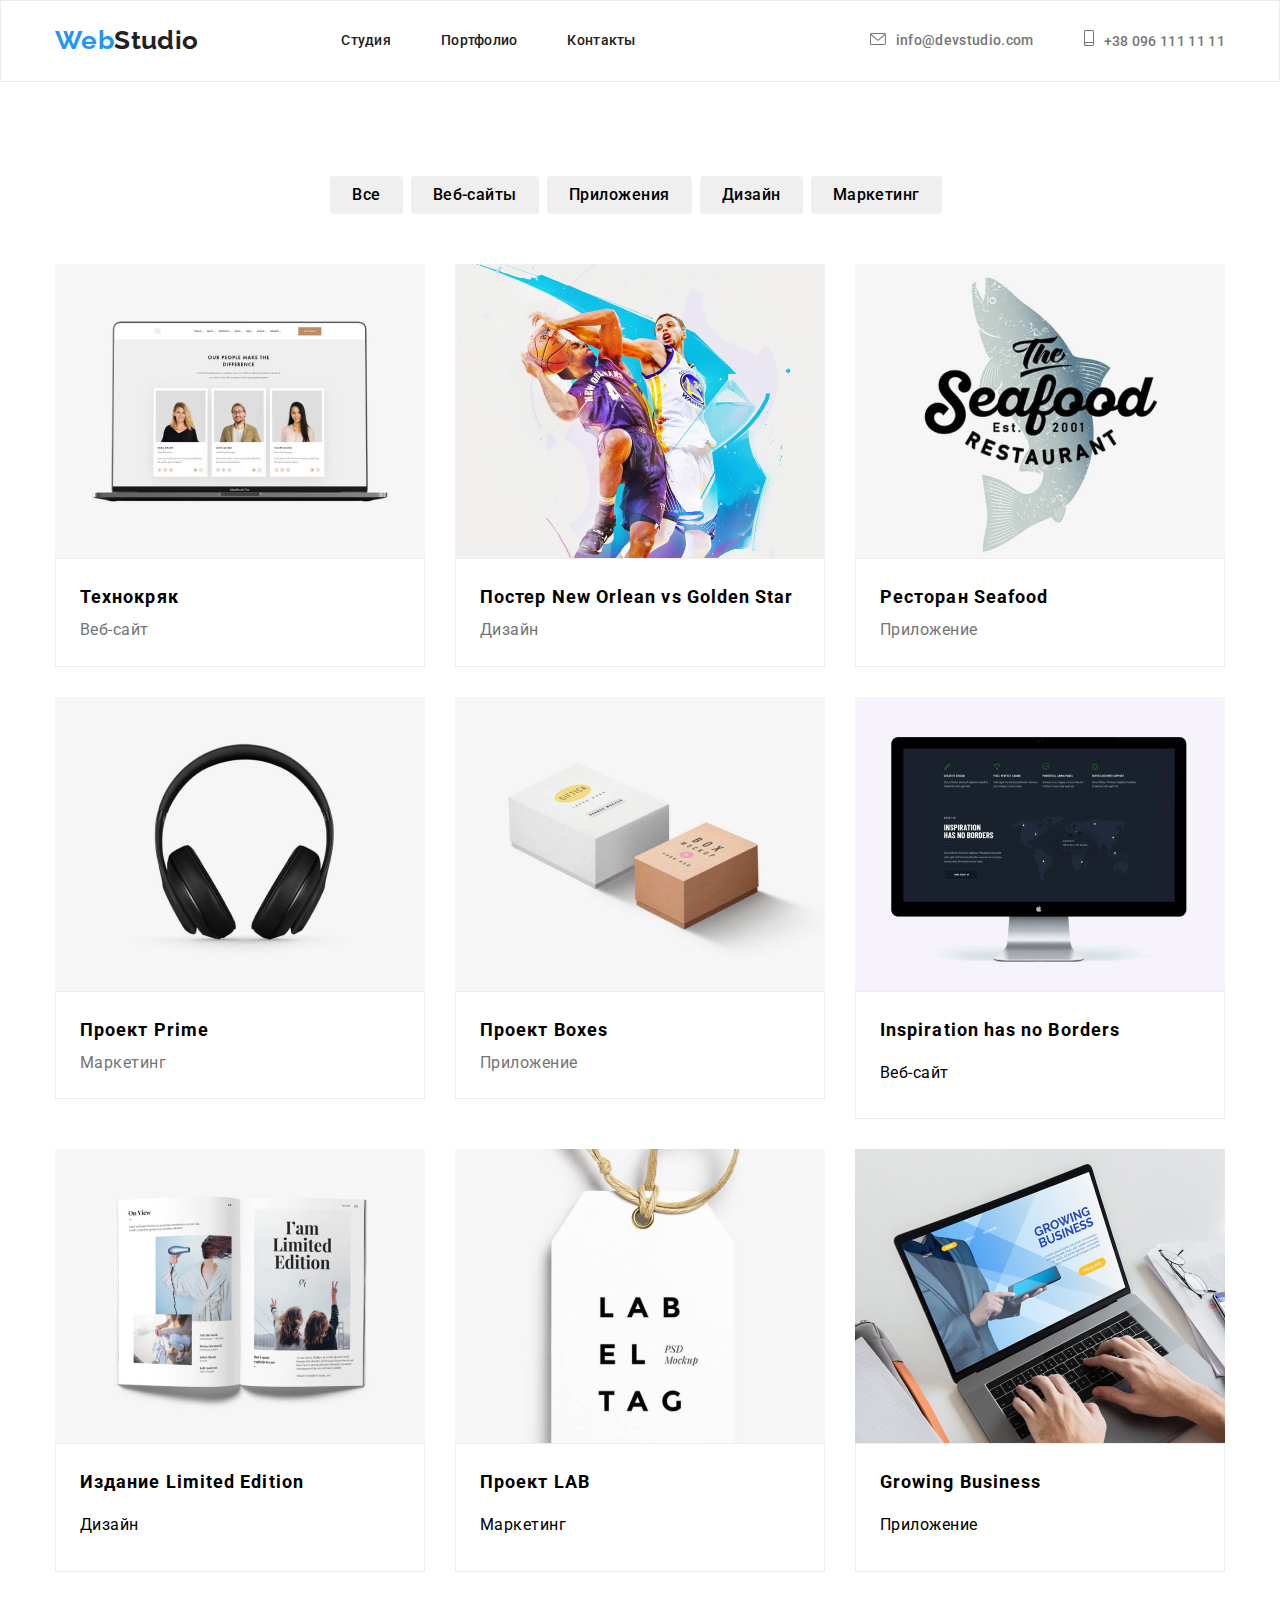
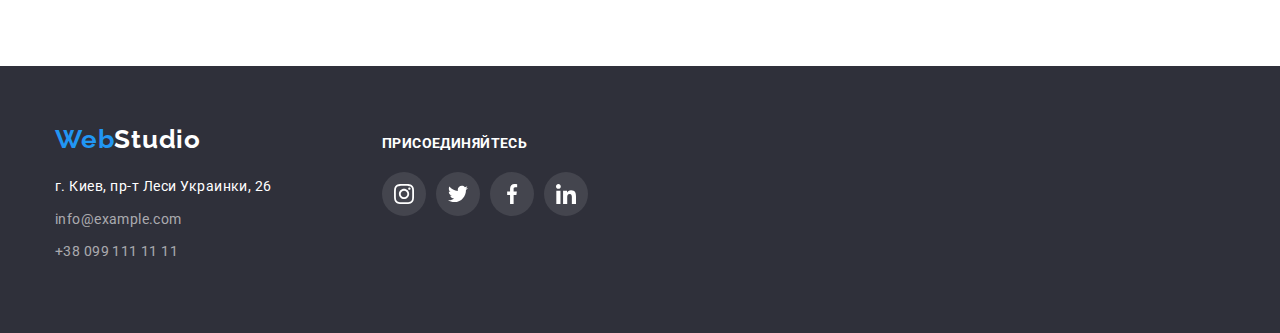
==== portfolio.html @ 838c8c5d "склонирован" ====
<!DOCTYPE html>
<html lang="ru">

<head>
    <meta charset="UTF-8">
    <meta name="viewport" content="width=device-width, initial-scale=1.0">
    <title>Portfolio</title>
    <link
        href="https://fonts.googleapis.com/css2?family=Raleway:wght@700&family=Roboto:wght@400;500;700;900&display=swap"
        rel="stylesheet" />
    <link rel="stylesheet" href="./css/modern-normalize.css">
    <link rel="stylesheet" href="./css/portfolio.css">
    <link rel="stylesheet" href="./css/variables.css">
</head>

<body>
    <header class="header">
        <div class="container">
            <div class="containerheader">
                <nav class="nav-header">
                    <a href="#" class="nav-studio"><span class="span">Web</span>Studio</a>

                    <ul class="nav-list">
                        <li><a href="#" class="link">Студия</a></li>
                        <li><a href="./portfolio.html" class="link">Портфолио</a></li>
                        <li><a href="#" class="link">Контакты</a></li>
                    </ul>
                </nav>
                <ul class="contacts">
                    <li class="item">
                        <a href="mailto:info@example.com" class="head-item">
                            <svg class="icon-svg" width="16px" height="12px">
                                <use href="./images/icon.svg#icon-mail"></use>
                            </svg>info@devstudio.com</a>
                    </li>
                    <li class="item">
                        <a href="tel:+380991111111" class="head-item">
                            <svg class="icon-svg" width="10px" height="16px">
                                <use href="./images/icon.svg#icon-phone"></use>
                            </svg>+38 096 111 11 11 </a>
                    </li>
                </ul>
            </div>
        </div>
    </header>

    <main>
        <section class="section-first">
            <div class="container">
                <h1 class="name">Перечень услуг</h1>
                <ul class="knopki">
                    <li><button type="button" class="button">Все</button></li>
                    <li><button type="button" class="button">Веб-сайты</button></li>
                    <li><button type="button" class="button">Приложения</button></li>
                    <li><button type="button" class="button">Дизайн</button></li>
                    <li><button type="button" class="button">Маркетинг</button></li>
                </ul>
            </div>

            <div class="container">
                <ul class="table">
                    <li class="item">
                        <article class="card">
                            <div class="card-thumb">
                                <img src="./images/tehnokryak.jpg" alt="tehnokryak" width="370" />
                            </div>

                            <div class="card-content">
                                <h2 class="table-title">Технокряк</h2>
                                <p class="card-text">Веб-сайт</p>
                            </div>
                        </article>
                    </li>
                    <li class="item">
                        <article class="card">
                            <div class="card-thumb">
                                <img src="./images/new orlean.jpg" alt="new orlean" width="370" />
                            </div>

                            <div class="card-content">
                                <h2 class="table-title">Постер New Orlean vs Golden Star</h2>
                                <p class="card-text">Дизайн</p>
                            </div>
                        </article>
                    </li>

                    <li class="item">
                        <article class="card">
                            <div class="card-thumb">
                                <img src="./images/seafood.jpg" alt="seafood" width="370" />
                            </div>

                            <div class="card-content">
                                <h2 class="table-title">Ресторан Seafood</h2>
                                <p class="card-text">Приложение</p>
                            </div>
                        </article>
                    </li>

                    <li class="item">
                        <article class="card">
                            <div class="card-thumb">
                                <img src="./images/proekt prime.jpg" alt="proekt prime" width="370" />
                            </div>

                            <div class="card-content">
                                <h2 class="table-title">Проект Prime</h2>
                                <p class="card-text">Маркетинг</p>
                            </div>
                        </article>
                    </li>

                    <li class="item">
                        <article class="card">
                            <div class="card-thumb">
                                <img src="./images/boxes.jpg" alt="boxes" width="370" />
                            </div>

                            <div class="card-content">
                                <h2 class="table-title">Проект Boxes</h2>
                                <p class="card-text">Приложение</p>
                            </div>
                        </article>
                    </li>

                    <li class="item">
                        <article class="card">
                            <div class="card-thumb">
                                <img src="./images/inspiration.jpg" alt="inspiration" width="370" />
                            </div>

                            <div class="card-content">
                                <h2 class="table-title">Inspiration has no Borders</h2>
                                <p class="paragraph">Веб-сайт</p>
                            </div>
                        </article>
                    </li>

                    <li class="item">
                        <article class="card">
                            <div class="card-thumb">
                                <img src="./images/limited.jpg" alt="limited" width="370" />
                            </div>

                            <div class="card-content">
                                <h2 class="table-title">Издание Limited Edition</h2>
                                <p class="paragraph">Дизайн</p>
                            </div>
                        </article>
                    </li>

                    <li class="item">
                        <article class="card">
                            <div class="card-thumb">
                                <img src="./images/lab.jpg" alt="lab" width="370" />
                            </div>

                            <div class="card-content">
                                <h2 class="table-title">Проект LAB</h2>
                                <p class="paragraph">Маркетинг</p>
                            </div>
                        </article>
                    </li>

                    <li class="item">
                        <article class="card">
                            <div class="card-thumb">
                                <img src="./images/growing.jpg" alt="growing" width="370" />
                            </div>

                            <div class="card-content">
                                <h2 class="table-title">Growing Business</h2>
                                <p class="paragraph">Приложение</p>
                            </div>
                        </article>
                    </li>
                </ul>
            </div>
        </section>
    </main>
    <footer class="footer">
        <div class="container-footer">
            <div class="footer-contacts">
                <a href="#" class="footer-studio"><span class="span">Web</span>Studio</a>
                <address class="footer-street">
                    <p class="info">
                        г. Киев, пр-т Леси Украинки, 26
                    </p>
                </address>
                <address class="footer-mail">
                    <p class="info">
                        <a href="mailto:info@example.com" class="mailto">info@example.com</a>
                    </p>
                    <p class="info">
                        <a href="tel:+380991111111" class="tel">+38 099 111 11 11</a>
                    </p>
                </address>
            </div>

            <div class="add-us">
                <h2 class="add-title">присоединяйтесь</h2>
                <ul class="social-icons">
                    <li>
                        <a href="#">
                            <svg>
                                <use href="./images/icon.svg#icon-instagram" width="20"></use>
                            </svg>
                        </a>
                    </li>
                    <li>
                        <a href="#">
                            <svg>
                                <use href="./images/icon.svg#icon-twitter" width="20"></use>
                            </svg>
                        </a>
                    </li>
                    <li>
                        <a href="#">
                            <svg>
                                <use href="./images/icon.svg#icon-fb" width="20"></use>
                            </svg>
                        </a>
                    </li>
                    <li>
                        <a href="#">
                            <svg>
                                <use href="./images/icon.svg#icon-in" width="20"></use>
                            </svg>
                        </a>
                    </li>
                </ul>
            </div>
        </div>
    </footer>
</body>

</html>
---- css/portfolio.css ----
html {
    box-sizing: border-box;
}

*,
*::before,
*::after {
    box-sizing: inherit;
}

body {
    font-family: 'Roboto', sans-serif;
    background-color: #FFFFFF;
    letter-spacing: 0.03em;
}

a {
    text-decoration: none;
} 

.container {
    width: 1200px;
    margin-left: auto;
    margin-right: auto;
    padding-left: 15px;
    padding-right: 15px;
}

.header {
    padding-top: 24px;
    padding-bottom: 25px;
    /*border-bottom: 1px solid #ECECEC;*/
    border: 1px solid #ECECEC;
}
.containerheader {
    display: flex;
    background-color:  #FFFFFF;
    letter-spacing: 0.02em;
    /*border-bottom: 1px solid #ECECEC;*/
}
a .span {
   color: #2196F3;
   font-family: 'Raleway', sans-serif;
   font-weight: 700;
   font-size: 26px;
   line-height: 1.2;
}

.nav-studio {
    color: var(--black-text);
    font-family: 'Raleway', sans-serif;
    font-weight: 700;
    font-size: 26px;
    line-height: 1.2;
    margin-right: 93px;
}

.nav-header,
.nav-list,
.contacts {
    display: flex;
    align-items: center;
}

.containerheader {
    justify-content: space-between;
    align-item: center;
    /*padding-top: 24px;*/
}
.nav-list {
    padding: 0;
    margin: 0;
}

.nav-list li {
    margin-left: 50px;
}
.contacts {
    pading: 0;
    margin: 0;
}

.contacts li:last-child{
    margin-left: 50px;
}
.link {
    font-family: 'Roboto', sans-serif;
    font-style: normal;
    font-weight: 500;
    color: var(--black-text);
    font-size: 14px;
    line-height: 1.14;
    letter-spacing: 0.02em;
}

.link:hover, 
.link:focus {
    color: var(--accent-color);
}
.contacts a {
    font-weight: 500;
    color: var(--grey-text);
    font-size: 14px;
    line-height: 1.14;
}

.head-item:hover,
.head-item:focus {
    color: var(--accent-color);
}

.icon-svg {
    margin-right: 10px;
    fill: currentColor;
}

.section-title {
    color:var(--black-text);
}

/*button*/
.name {
    display: none;
}
.section-first {
    padding-top: 94px;
    padding-bottom: 94px;
}
.name {
    padding: 0;
    margin: 0;
    text-align: center;
}

.knopki {
    display: flex;
    padding: 0;
    margin: 0;
    padding-bottom: 50px;
    font-weight: 500;
    font-size: 16px;
    color: var(--black-text);
    line-height: 1.6;
    justify-content: space-between;
    margin-left: auto;
    margin-right: auto;
    justify-content: center;  
}

.button {
    border-radius: 4px;
    margin-right: 8px;
    text-align: center;
    letter-spacing: 0.03em;
    padding: 6px 22px;
    line-height: 26px;
    font-family: Roboto;
    font-weight: 500;
    font-size: 16px;
    line-height: 1.64;
    border: none;
}
/*.knopki button:hover, 
.knopki button:focus {
    color: var(--accent-color);
    color: #fff;
    border: none;
    box-shadow: 0px 3px 1px rgba(0, 0, 0, 0.1), 0px 1px 2px rgba(0, 0, 0, 0.08), 0px 2px 2px rgba(0, 0, 0, 0.12);
}*/

.button:hover,
.button:focus {
    curcor: pointer;
    background-color: var(--accent-color);
    color: white;
    outline: none;
    box-shadow: 0px 3px 1px rgba(0, 0, 0, 0.1), 0px 1px 2px rgba(0, 0, 0, 0.08), 0px 2px 2px rgba(0, 0, 0, 0.12);
}

/*card*/
.table {
    padding: 0;
    margin: 0;

    display: flex;
    flex-wrap: wrap;

    margin-left: calc(-1 * var(--card-set-gap));
    margin-top: calc(-1 * var(--card-set-gap));
}

.table > .item {
    flex-basis: calc(100% / 3 - var(--card-set-gap));
    margin-left: var(--card-set-gap);
    margin-top: var(--card-set-gap);
}

img {
    display: block;
    max-width: 100%;
    height: auto;
}

.card-content {
    padding: 20px 24px;
     border: 1px solid #EEEEEE;
}

.table-title,
.card-text {
    margin: 0;
    padding: 0;
}
.table-title {
    font-weight: 700;
    font-size: 18px;
    line-height: 2;
    letter-spacing: 0.06em;

}

.card-text {
    /*margin-top: 4px;*/
    font-weight: 400;
    font-size: 16px;
    color: var(--grey-text);
    font-family: Roboto;
    line-height: 1.9;
}

.card:hover, 
.card:focus {
    box-shadow: 0px 1px 1px rgba(0, 0, 0, 0.12), 0px 4px 4px rgba(0, 0, 0, 0.06), 1px 4px 6px rgba(0, 0, 0, 0.16);

}

/*footer*/
.footer {
    background-color: var(--baground-color);
    padding-bottom: 60px;
    padding-top: 58px;
}


.container-footer {
    max-width: 1200px;
    min-hight: 250px;
    margin-left: auto;
    margin-right: auto;
    padding-left: 15px;
    padding-right: 15px;
    display: flex;
    align-items: baseline;
}

.footer-contacts {
    max-width: 232px;
    margin-right: 70px;
}
.footer-studio,
.span {
    margin: 0;
    padding: 0;
}
.footer-studio {
    /*margin-top: 60px;*/
    font-weight: 700;
    font-size: 26px;
    line-height: 31px;
    letter-spacing: 0.03em;
    color: var(--white-text);
    font-family: Raleway, sans-serif;
}

.span {
    color: var(--accent-color);
    font-weight: 700;
    font-size: 26px;
    line-height: 31px;
    letter-spacing: 0.03em;
    font-family: Raleway, sans-serif;
}

.footer-street {
    margin-top: 20px;
    padding: 0;
    font-weight: 400;
    font-size: 14px;
    color: var(--white-text);
    line-height: 1.7;
}

.footer-street > .footer-mail:not(:last-child) {
    margin-bottom: 9px;
}

.info {
    margin: 0;
    padding: 0;
    margin-bottom: 9px;
}
.footer-mail {
    display: inline-block;
    font-style: normal;
    font-weight: 400;
    font-size: 14px;
    line-height: 1.7;
    letter-spacing: 0.03em;

}

.mailto, .tel {
    color: var(--grey-text-op06);

}
    
.mailto {
    margin-top: 9px;
    margin-bottom: 9px;
}

.add-us{
    justify-content: center;
    align-items: center;
    margin: 0;
    padding: 0;

}

.add-title {
    font-family: Roboto;
    font-weight: 700;
    font-size: 14px;
    line-height: 1.14;
    letter-spacing: 0.03em;
    text-transform: uppercase;

    color: var(--white-text);
    justify-content: center;
    padding-bottom: 30px;

    margin: 0;
    padding: 0;
    margin-bottom: 20px;
    padding-left: 40px;
}

.social-icons {
    display: flex;
    justify-content: center;
    align-items: center;
    padding-bottom: 30px;

    
}

.social-icons li {
    width: 44px;
    height: 44px;
}


.social-icons a,
.social-icons svg {
    display: flex;
    justify-content: center;
    align-items: center;
    height: inherit;
    width: inherit;
    fill: var(--white-text);
}
.social-icons li:not(:last-child) {
    margin-right: 10px;
}

.social-icons svg {
    padding-left: 12px;
}
.social-icons a:hover,
.social-icons a:focus {
    fill: var(--accent-color);
    background-color: var(--accent-color);
    fill: var(--white-text);
    border-radius: 50%;
    drop-shadow: (0px 4px 4px rgba(0, 0, 0, 0.25));
}

.social-icons a{
    justify-content: center;
    align-items: baseline; 
    background-color: var(--social-icon);
    border-radius: 50%;
    drop-shadow: (0px 4px 4px rgba(0, 0, 0, 0.25));
}
---- css/variables.css ----
:root{
    --white-text: #FFFFFF;
    --grey-text: #757575;
    --grey-text-op06:rgba(255, 255, 255, 0.6);
    --black-text: #212121;
    --accent-color: #2196F3;
    --baground-color: #2F303A;
    --baground-second: #F5F4FA;
    --card-set-gap: 30px;
    --social-icon: rgba(255, 255, 255, 0.1);
    --social-color: #AFB1B8;
}
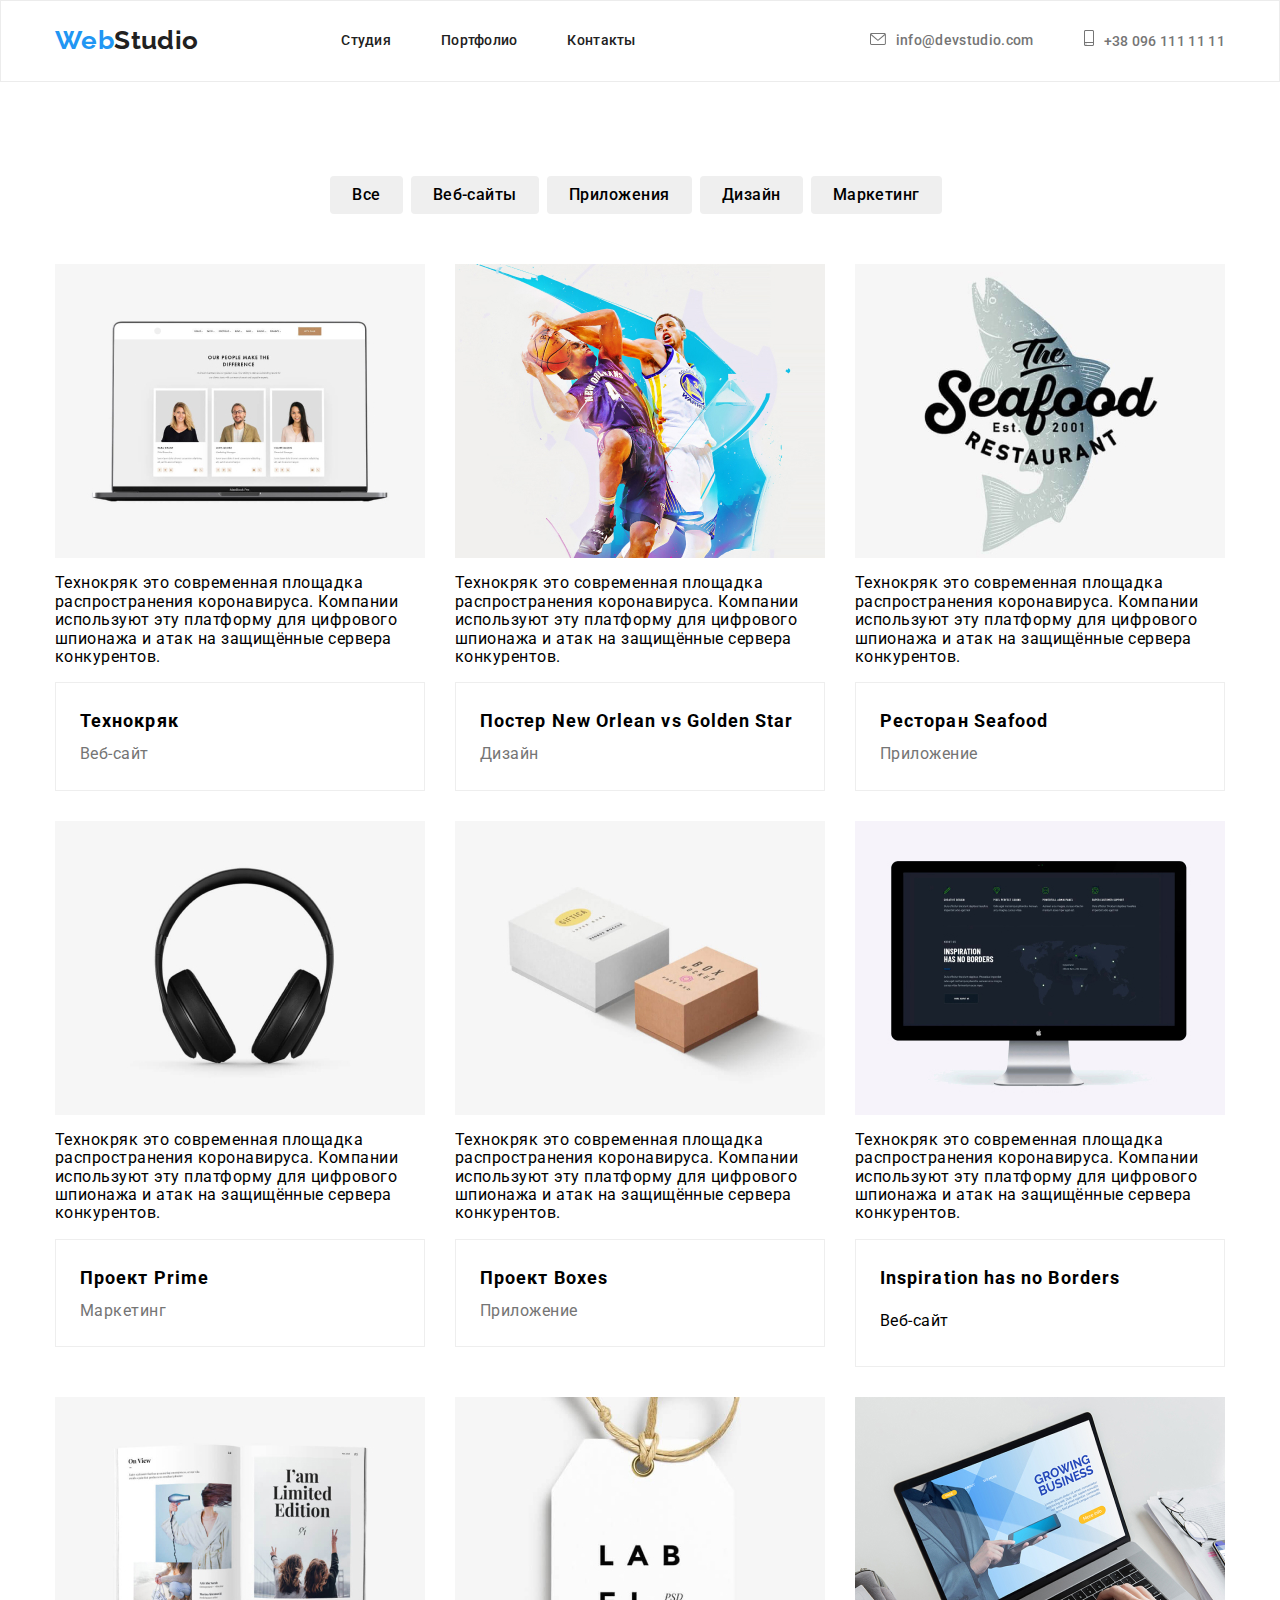
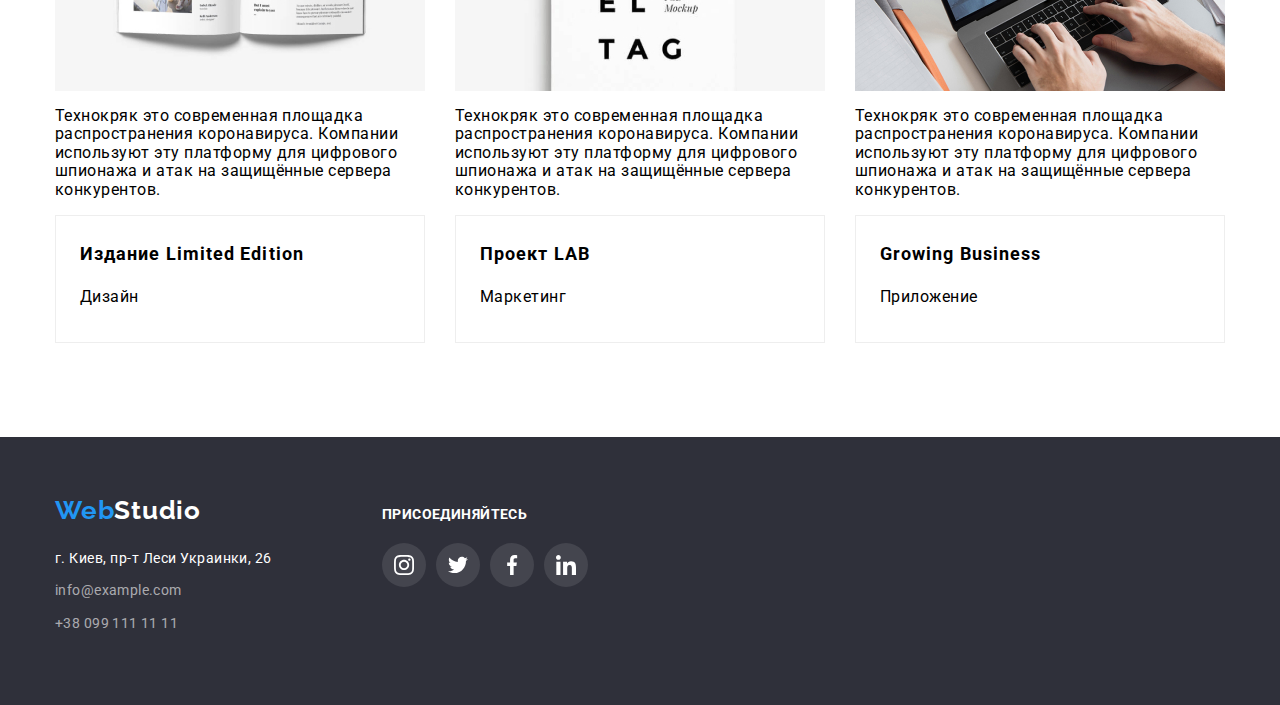
==== commit 3e7ce041: "тег" ====
--- a/portfolio.html
+++ b/portfolio.html
@@ -63,8 +63,11 @@
                         <article class="card">
                             <div class="card-thumb">
                                 <img src="./images/tehnokryak.jpg" alt="tehnokryak" width="370" />
-                            </div>
-
+                                <div class="">
+                                    <p>Технокряк это современная площадка распространения коронавируса. Компании используют эту платформу для цифрового шпионажа и атак на защищённые сервера конкурентов.</p>
+                                </div>
+                            </div>
+                            
                             <div class="card-content">
                                 <h2 class="table-title">Технокряк</h2>
                                 <p class="card-text">Веб-сайт</p>
@@ -75,6 +78,9 @@
                         <article class="card">
                             <div class="card-thumb">
                                 <img src="./images/new orlean.jpg" alt="new orlean" width="370" />
+                                <div class="">
+                                    <p>Технокряк это современная площадка распространения коронавируса. Компании используют эту платформу для цифрового шпионажа и атак на защищённые сервера конкурентов.</p>
+                                </div>
                             </div>
 
                             <div class="card-content">
@@ -88,6 +94,9 @@
                         <article class="card">
                             <div class="card-thumb">
                                 <img src="./images/seafood.jpg" alt="seafood" width="370" />
+                                <div class="">
+                                    <p>Технокряк это современная площадка распространения коронавируса. Компании используют эту платформу для цифрового шпионажа и атак на защищённые сервера конкурентов.</p>
+                                </div>
                             </div>
 
                             <div class="card-content">
@@ -101,6 +110,9 @@
                         <article class="card">
                             <div class="card-thumb">
                                 <img src="./images/proekt prime.jpg" alt="proekt prime" width="370" />
+                                <div class="">
+                                    <p>Технокряк это современная площадка распространения коронавируса. Компании используют эту платформу для цифрового шпионажа и атак на защищённые сервера конкурентов.</p>
+                                </div>
                             </div>
 
                             <div class="card-content">
@@ -114,6 +126,9 @@
                         <article class="card">
                             <div class="card-thumb">
                                 <img src="./images/boxes.jpg" alt="boxes" width="370" />
+                                <div class="">
+                                    <p>Технокряк это современная площадка распространения коронавируса. Компании используют эту платформу для цифрового шпионажа и атак на защищённые сервера конкурентов.</p>
+                                </div>
                             </div>
 
                             <div class="card-content">
@@ -127,6 +142,9 @@
                         <article class="card">
                             <div class="card-thumb">
                                 <img src="./images/inspiration.jpg" alt="inspiration" width="370" />
+                                <div class="">
+                                    <p>Технокряк это современная площадка распространения коронавируса. Компании используют эту платформу для цифрового шпионажа и атак на защищённые сервера конкурентов.</p>
+                                </div>
                             </div>
 
                             <div class="card-content">
@@ -140,6 +158,9 @@
                         <article class="card">
                             <div class="card-thumb">
                                 <img src="./images/limited.jpg" alt="limited" width="370" />
+                                <div class="">
+                                    <p>Технокряк это современная площадка распространения коронавируса. Компании используют эту платформу для цифрового шпионажа и атак на защищённые сервера конкурентов.</p>
+                                </div>
                             </div>
 
                             <div class="card-content">
@@ -153,6 +174,9 @@
                         <article class="card">
                             <div class="card-thumb">
                                 <img src="./images/lab.jpg" alt="lab" width="370" />
+                                <div class="">
+                                    <p>Технокряк это современная площадка распространения коронавируса. Компании используют эту платформу для цифрового шпионажа и атак на защищённые сервера конкурентов.</p>
+                                </div>
                             </div>
 
                             <div class="card-content">
@@ -166,6 +190,9 @@
                         <article class="card">
                             <div class="card-thumb">
                                 <img src="./images/growing.jpg" alt="growing" width="370" />
+                                <div class="">
+                                    <p>Технокряк это современная площадка распространения коронавируса. Компании используют эту платформу для цифрового шпионажа и атак на защищённые сервера конкурентов.</p>
+                                </div>
                             </div>
 
                             <div class="card-content">
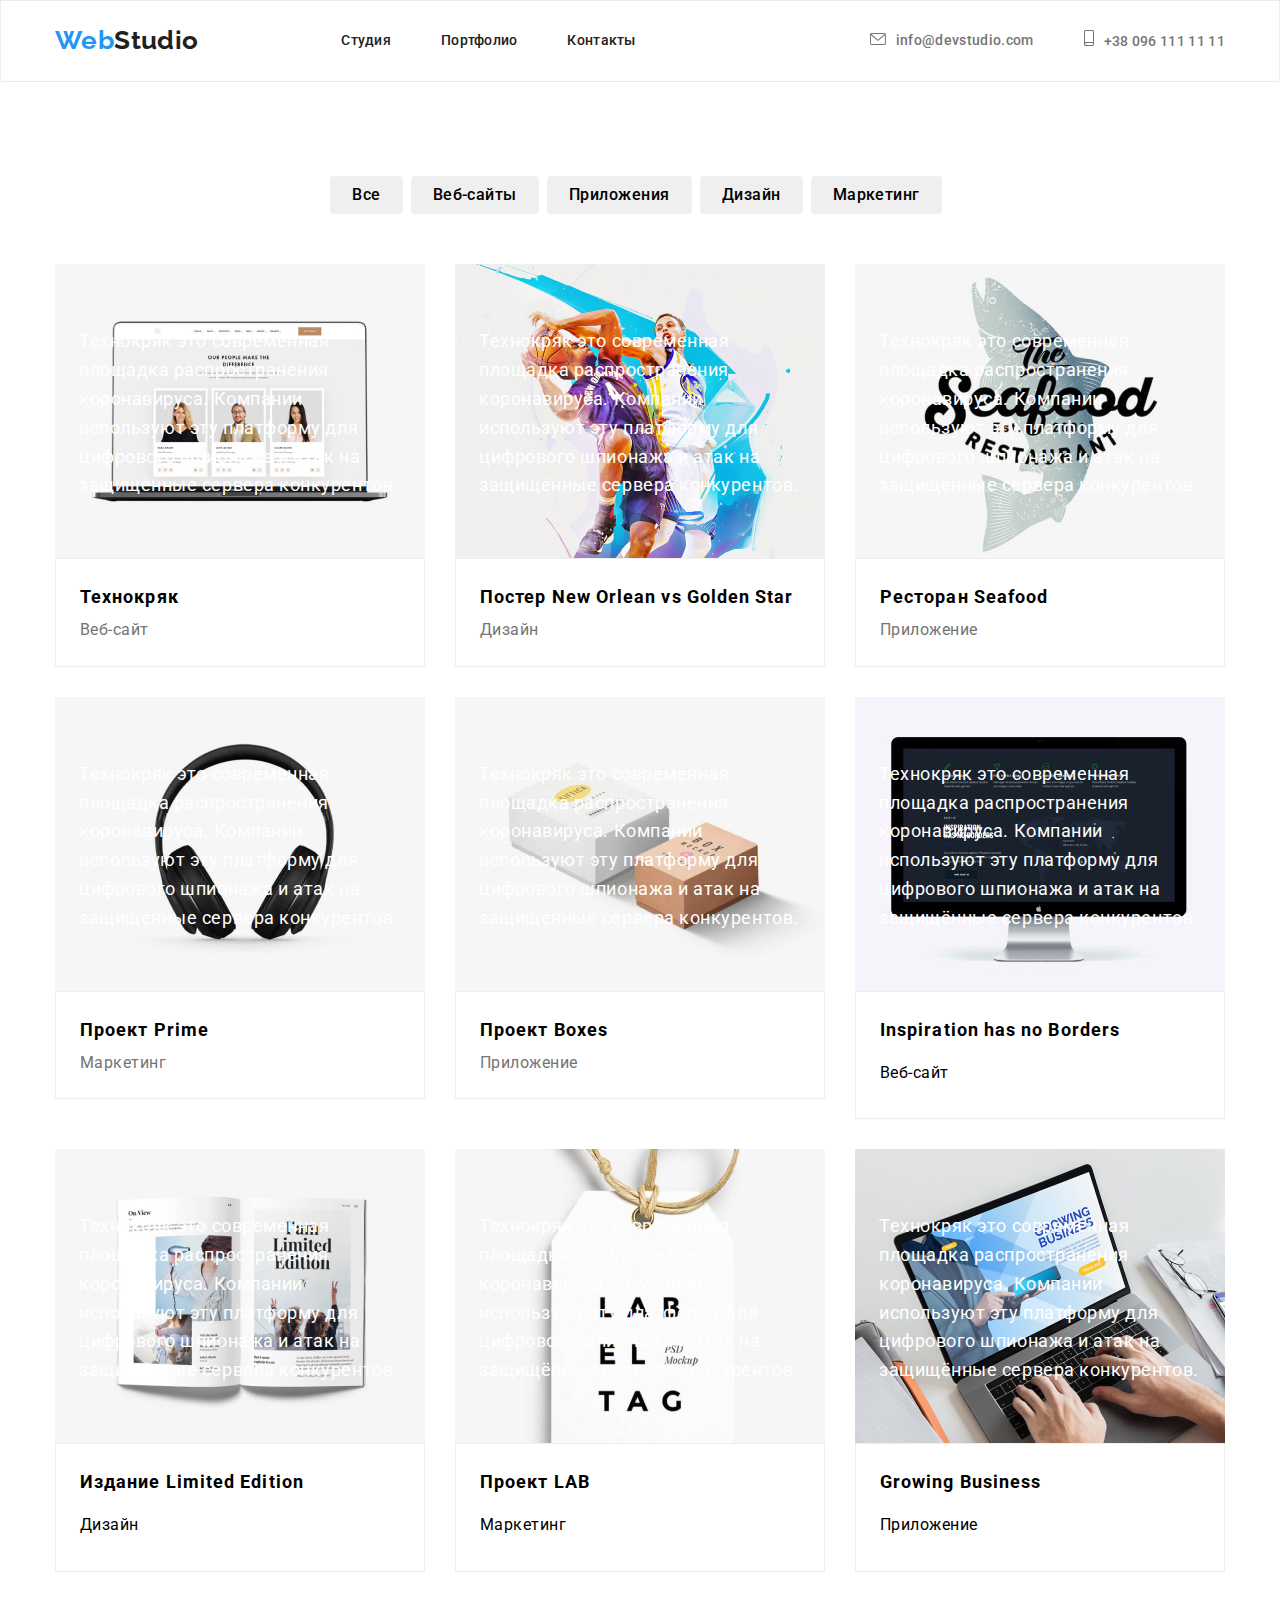
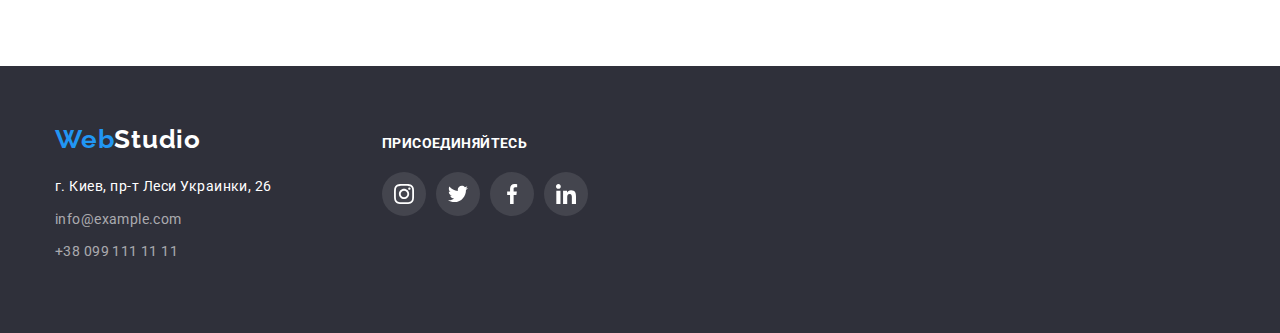
==== commit ae60e0c3: "позиционирование" ====
--- a/portfolio.html
+++ b/portfolio.html
@@ -63,7 +63,7 @@
                         <article class="card">
                             <div class="card-thumb">
                                 <img src="./images/tehnokryak.jpg" alt="tehnokryak" width="370" />
-                                <div class="">
+                                <div class="kryak">
                                     <p>Технокряк это современная площадка распространения коронавируса. Компании используют эту платформу для цифрового шпионажа и атак на защищённые сервера конкурентов.</p>
                                 </div>
                             </div>
@@ -78,7 +78,7 @@
                         <article class="card">
                             <div class="card-thumb">
                                 <img src="./images/new orlean.jpg" alt="new orlean" width="370" />
-                                <div class="">
+                                <div class="kryak">
                                     <p>Технокряк это современная площадка распространения коронавируса. Компании используют эту платформу для цифрового шпионажа и атак на защищённые сервера конкурентов.</p>
                                 </div>
                             </div>
@@ -94,7 +94,7 @@
                         <article class="card">
                             <div class="card-thumb">
                                 <img src="./images/seafood.jpg" alt="seafood" width="370" />
-                                <div class="">
+                                <div class="kryak">
                                     <p>Технокряк это современная площадка распространения коронавируса. Компании используют эту платформу для цифрового шпионажа и атак на защищённые сервера конкурентов.</p>
                                 </div>
                             </div>
@@ -110,7 +110,7 @@
                         <article class="card">
                             <div class="card-thumb">
                                 <img src="./images/proekt prime.jpg" alt="proekt prime" width="370" />
-                                <div class="">
+                                <div class="kryak">
                                     <p>Технокряк это современная площадка распространения коронавируса. Компании используют эту платформу для цифрового шпионажа и атак на защищённые сервера конкурентов.</p>
                                 </div>
                             </div>
@@ -126,7 +126,7 @@
                         <article class="card">
                             <div class="card-thumb">
                                 <img src="./images/boxes.jpg" alt="boxes" width="370" />
-                                <div class="">
+                                <div class="kryak">
                                     <p>Технокряк это современная площадка распространения коронавируса. Компании используют эту платформу для цифрового шпионажа и атак на защищённые сервера конкурентов.</p>
                                 </div>
                             </div>
@@ -142,7 +142,7 @@
                         <article class="card">
                             <div class="card-thumb">
                                 <img src="./images/inspiration.jpg" alt="inspiration" width="370" />
-                                <div class="">
+                                <div class="kryak">
                                     <p>Технокряк это современная площадка распространения коронавируса. Компании используют эту платформу для цифрового шпионажа и атак на защищённые сервера конкурентов.</p>
                                 </div>
                             </div>
@@ -158,7 +158,7 @@
                         <article class="card">
                             <div class="card-thumb">
                                 <img src="./images/limited.jpg" alt="limited" width="370" />
-                                <div class="">
+                                <div class="kryak">
                                     <p>Технокряк это современная площадка распространения коронавируса. Компании используют эту платформу для цифрового шпионажа и атак на защищённые сервера конкурентов.</p>
                                 </div>
                             </div>
@@ -174,7 +174,7 @@
                         <article class="card">
                             <div class="card-thumb">
                                 <img src="./images/lab.jpg" alt="lab" width="370" />
-                                <div class="">
+                                <div class="kryak">
                                     <p>Технокряк это современная площадка распространения коронавируса. Компании используют эту платформу для цифрового шпионажа и атак на защищённые сервера конкурентов.</p>
                                 </div>
                             </div>
@@ -190,7 +190,7 @@
                         <article class="card">
                             <div class="card-thumb">
                                 <img src="./images/growing.jpg" alt="growing" width="370" />
-                                <div class="">
+                                <div class="kryak">
                                     <p>Технокряк это современная площадка распространения коронавируса. Компании используют эту платформу для цифрового шпионажа и атак на защищённые сервера конкурентов.</p>
                                 </div>
                             </div>
--- a/css/portfolio.css
+++ b/css/portfolio.css
@@ -91,6 +91,21 @@
     font-size: 14px;
     line-height: 1.14;
     letter-spacing: 0.02em;
+
+    transition: background-color 250ms cubic-bezier(0.4, 0, 0.2, 1);
+}
+
+.link:hover:after,
+.link:focus::after {
+    display: block;
+    position: absolute;
+    content: '';
+    margin: 0 auto;
+    margin-top: 29px;
+    height: 4px;
+    width: 62px;
+    background-color: var(--accent-color);
+    border-radius: 2px;
 }
 
 .link:hover, 
@@ -102,6 +117,8 @@
     color: var(--grey-text);
     font-size: 14px;
     line-height: 1.14;
+
+    transition: background-color 250ms cubic-bezier(0.4, 0, 0.2, 1);
 }
 
 .head-item:hover,
@@ -159,6 +176,8 @@
     font-size: 16px;
     line-height: 1.64;
     border: none;
+
+    transition: background-color 250ms cubic-bezier(0.4, 0, 0.2, 1);
 }
 /*.knopki button:hover, 
 .knopki button:focus {
@@ -200,6 +219,43 @@
     max-width: 100%;
     height: auto;
 }
+.card-thumb {
+    position: relative;
+}
+
+.card-thumb:hover::before {
+    opacity: 1;
+}
+
+.card-thumb::before {
+    display: inline-block;
+    position: absolute;
+    content: "";
+    bottom: 0;
+    right: 0;
+    width: 100%;
+    height: 100%;
+    background: rgba(33, 150, 243, 0.9);
+
+    opacity: 0;
+
+}
+
+.kryak p {
+    margin: 0;
+    padding: 63px 24px;
+    top: 0;
+    position: absolute;
+    font-family: Roboto, sans-serif;
+    font-style: normal;
+    font-weight: 400;
+    font-size: 18px;
+    line-height: 1.6;
+
+    letter-spacing: 0.03em;
+
+    color: var(--white-text);
+}
 
 .card-content {
     padding: 20px 24px;
@@ -375,6 +431,8 @@
 
 .social-icons svg {
     padding-left: 12px;
+
+    transition: background-color 250ms cubic-bezier(0.4, 0, 0.2, 1);
 }
 .social-icons a:hover,
 .social-icons a:focus {
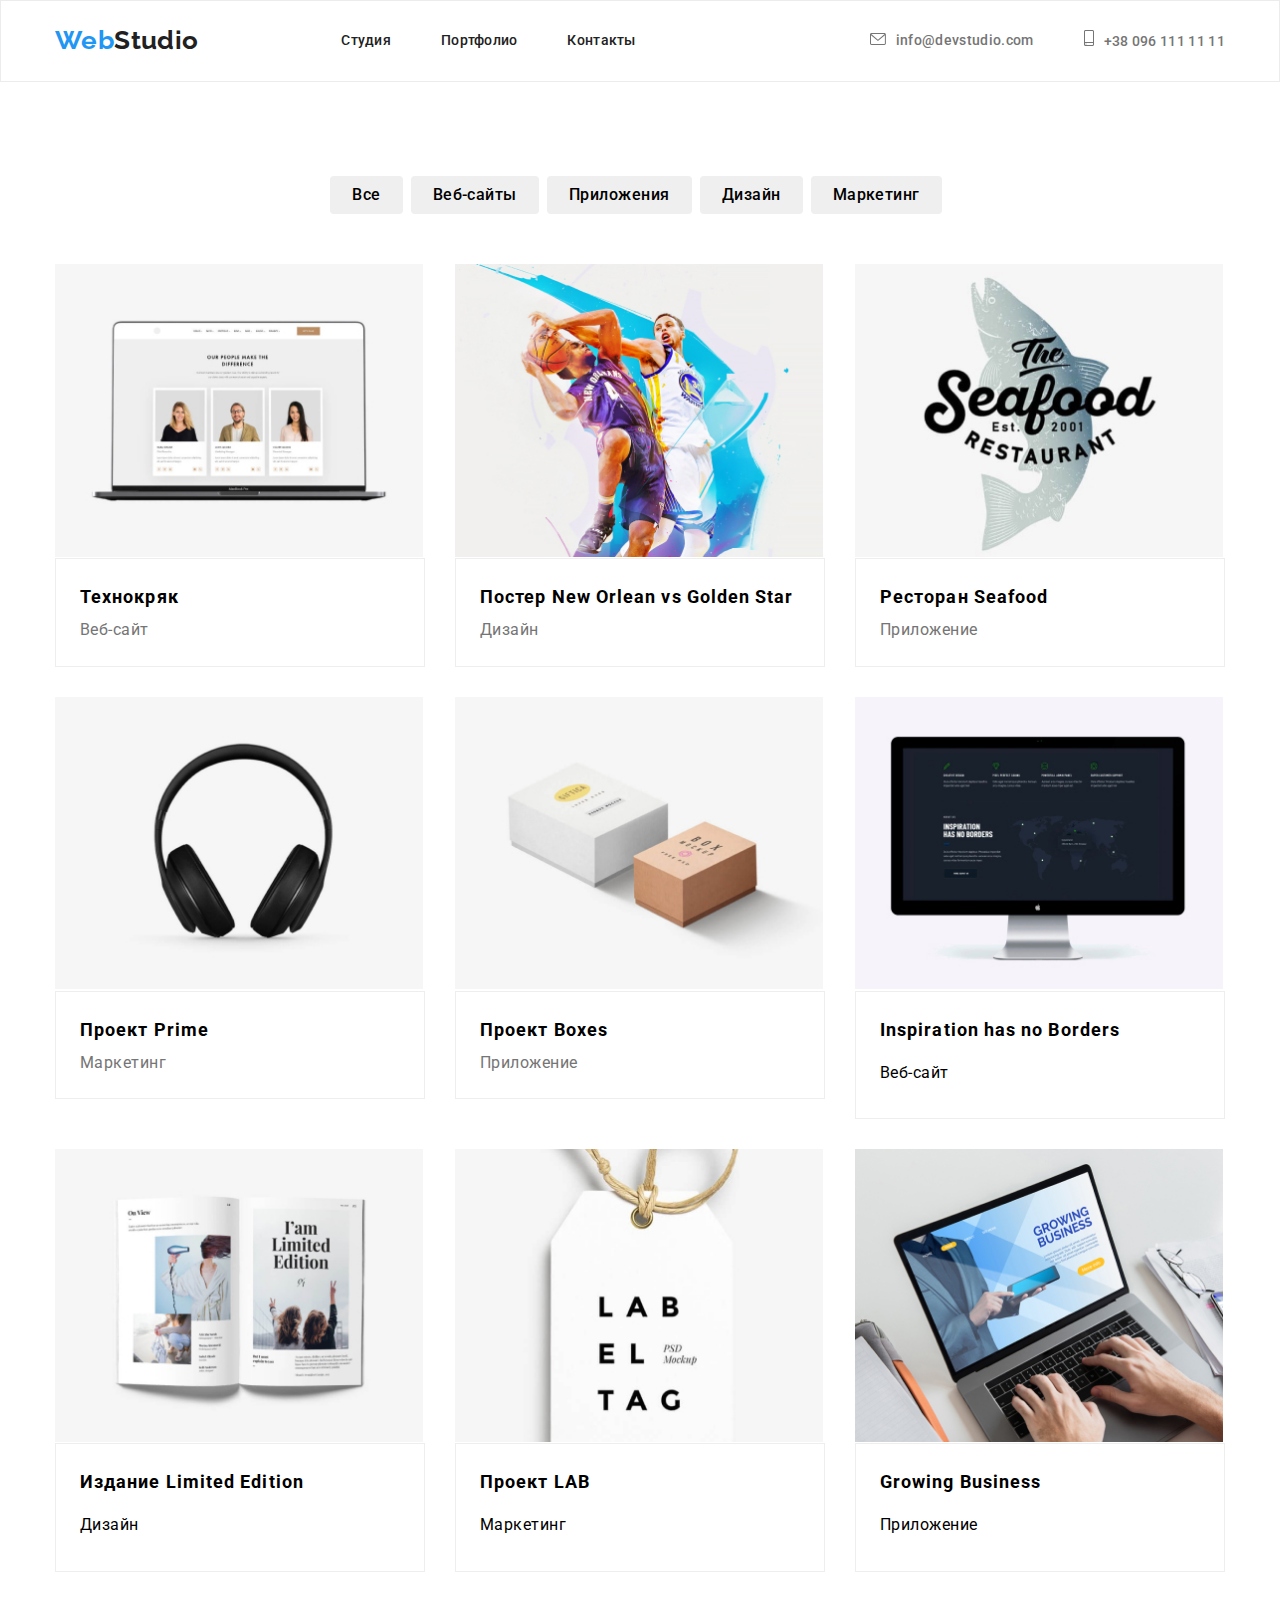
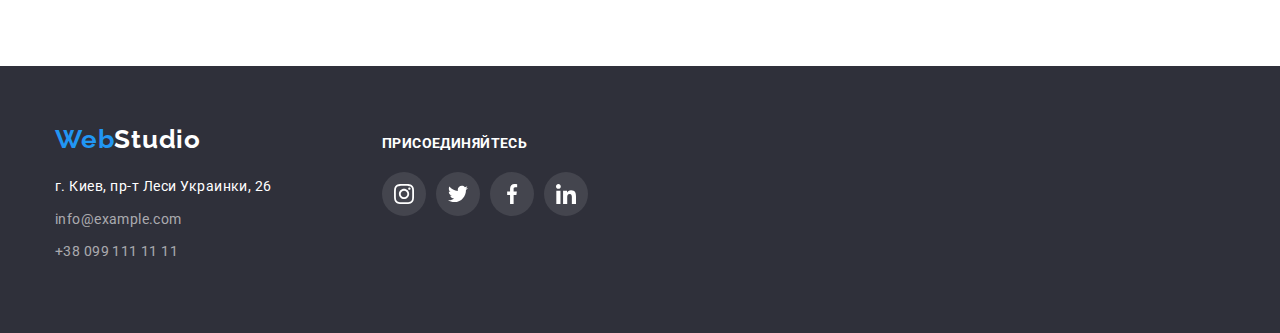
==== commit f1205ed6: "bpvtytybz" ====
--- a/portfolio.html
+++ b/portfolio.html
@@ -63,7 +63,7 @@
                         <article class="card">
                             <div class="card-thumb">
                                 <img src="./images/tehnokryak.jpg" alt="tehnokryak" width="370" />
-                                <div class="kryak">
+                                <div class="kryak is-open">
                                     <p>Технокряк это современная площадка распространения коронавируса. Компании используют эту платформу для цифрового шпионажа и атак на защищённые сервера конкурентов.</p>
                                 </div>
                             </div>
--- a/css/portfolio.css
+++ b/css/portfolio.css
@@ -93,6 +93,10 @@
     letter-spacing: 0.02em;
 
     transition: background-color 250ms cubic-bezier(0.4, 0, 0.2, 1);
+}
+
+.nav-list:first-child {
+    margin-left: 0;
 }
 
 .link:hover:after,
@@ -112,6 +116,7 @@
 .link:focus {
     color: var(--accent-color);
 }
+
 .contacts a {
     font-weight: 500;
     color: var(--grey-text);
@@ -221,23 +226,10 @@
 }
 .card-thumb {
     position: relative;
-}
-
-.card-thumb:hover::before {
-    opacity: 1;
-}
-
-.card-thumb::before {
-    display: inline-block;
-    position: absolute;
-    content: "";
-    bottom: 0;
-    right: 0;
-    width: 100%;
-    height: 100%;
-    background: rgba(33, 150, 243, 0.9);
-
-    opacity: 0;
+    overflow: hidden;
+    border-style: none;
+    width: 368px;
+    height: 294px;
 
 }
 
@@ -255,8 +247,55 @@
     letter-spacing: 0.03em;
 
     color: var(--white-text);
-}
-
+
+    width: 100%;
+    height: 100%;
+    background-color: rgba(33, 150, 243, 0.9);
+    color: var(--white-text);
+    padding: 63px 24px;
+    transform: translateY(100%);
+    transition: transform 250ms cubic-bezier(0.4, 0, 0.2, 1);
+}
+
+
+/*.kryak {
+    position: absolute;
+    top: 0;
+    left: 0;
+    width: 100%;
+    height: 100%;
+    background-color: rgba(33, 150, 243, 0.9);
+    color: var(--white-text);
+    padding: 63px 24px;
+
+   /* transform: translateY(100%);
+    transition: transform 250ms cubic-bezier(0.4, 0, 0.2, 1);*/
+
+}
+
+
+
+    /*margin: 0;
+    padding: 63px 24px;
+    font-family: Roboto, sans-serif;
+    font-style: normal;
+    font-weight: 400;
+    font-size: 18px;
+    line-height: 1.6;
+
+    letter-spacing: 0.03em;
+    right: 0;
+    width: 370px;
+    height: 100%;
+    background: rgba(33, 150, 243, 0.9);
+    color: var(--white-text);
+    transform: translateY(-100%);
+
+}*/
+
+.kryak {
+    transform: translateY(0);
+}
 .card-content {
     padding: 20px 24px;
      border: 1px solid #EEEEEE;
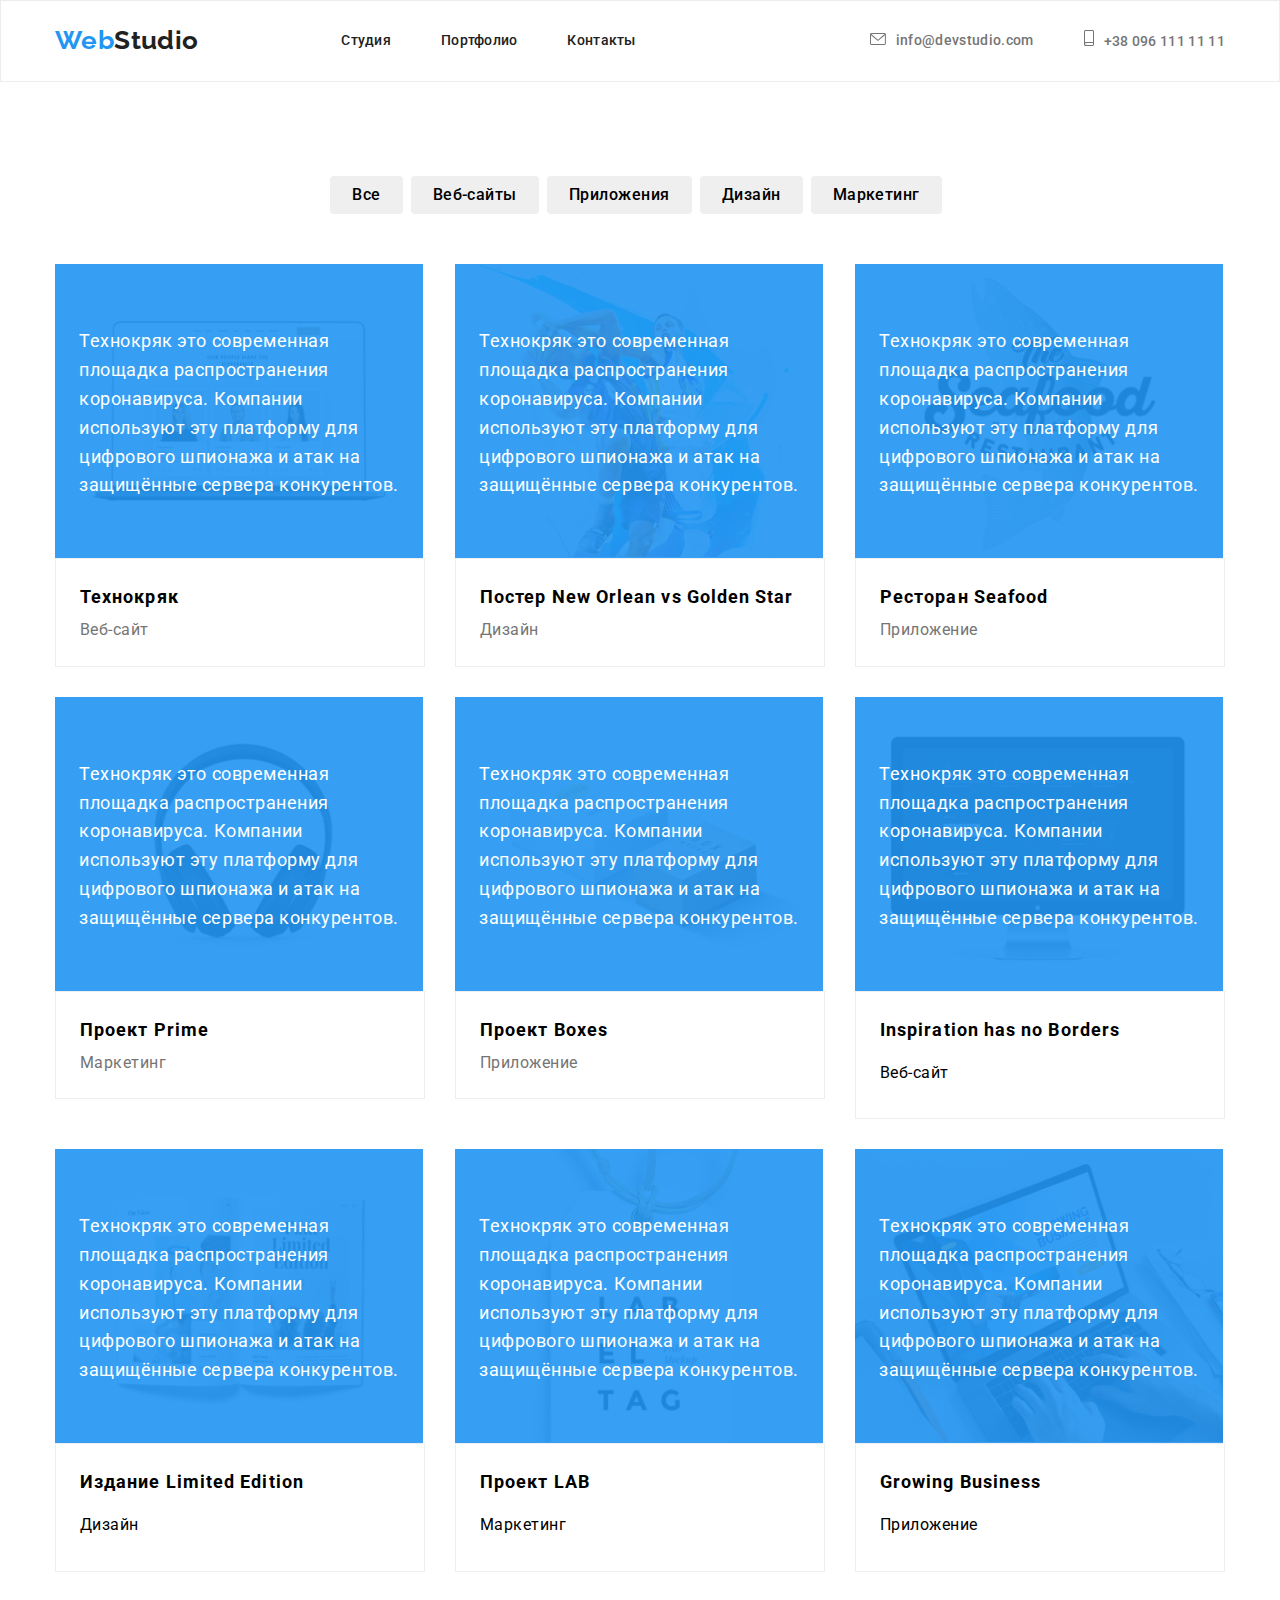
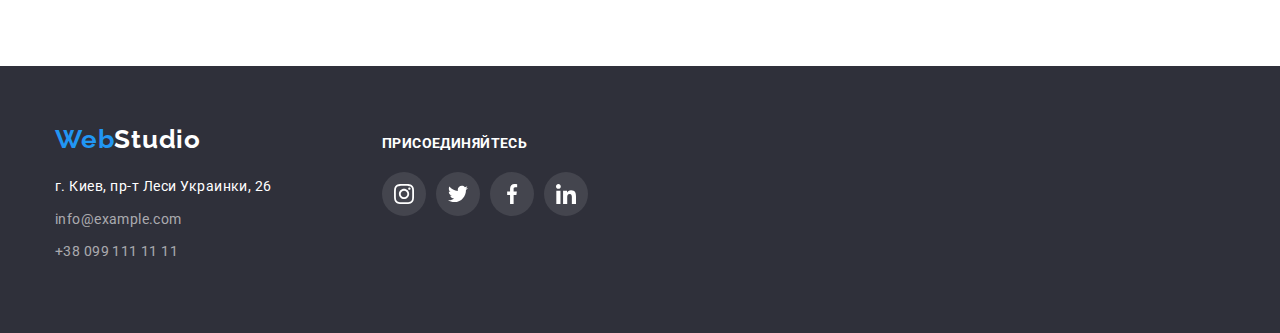
==== commit 2d0f24b2: "изменения" ====
--- a/portfolio.html
+++ b/portfolio.html
@@ -21,8 +21,8 @@
                     <a href="#" class="nav-studio"><span class="span">Web</span>Studio</a>
 
                     <ul class="nav-list">
-                        <li><a href="#" class="link">Студия</a></li>
-                        <li><a href="./portfolio.html" class="link">Портфолио</a></li>
+                        <li class="studio"><a href="./index.html" class="link">Студия</a></li>
+                        <li><a href="./portfolio.html" class="link current">Портфолио</a></li>
                         <li><a href="#" class="link">Контакты</a></li>
                     </ul>
                 </nav>
--- a/css/portfolio.css
+++ b/css/portfolio.css
@@ -74,6 +74,10 @@
 
 .nav-list li {
     margin-left: 50px;
+}
+
+.nav-list.studio {
+    margin: 0;
 }
 .contacts {
     pading: 0;
@@ -95,9 +99,16 @@
     transition: background-color 250ms cubic-bezier(0.4, 0, 0.2, 1);
 }
 
-.nav-list:first-child {
-    margin-left: 0;
-}
+.current::after {
+    content: "";
+    width: absolute;
+    height: 4px;
+    bottom: 0;
+    left: 0;
+    background-color: var(--accent-color);
+    border-radius: 2px;
+}
+
 
 .link:hover:after,
 .link:focus::after {
@@ -253,11 +264,13 @@
     background-color: rgba(33, 150, 243, 0.9);
     color: var(--white-text);
     padding: 63px 24px;
+    transform: translateY(0);
+    transition: transform 250ms cubic-bezier(0.4, 0, 0.2, 1);
+}
+
+.item:hover .kryak p {
     transform: translateY(100%);
-    transition: transform 250ms cubic-bezier(0.4, 0, 0.2, 1);
-}
-
-
+}
 /*.kryak {
     position: absolute;
     top: 0;
